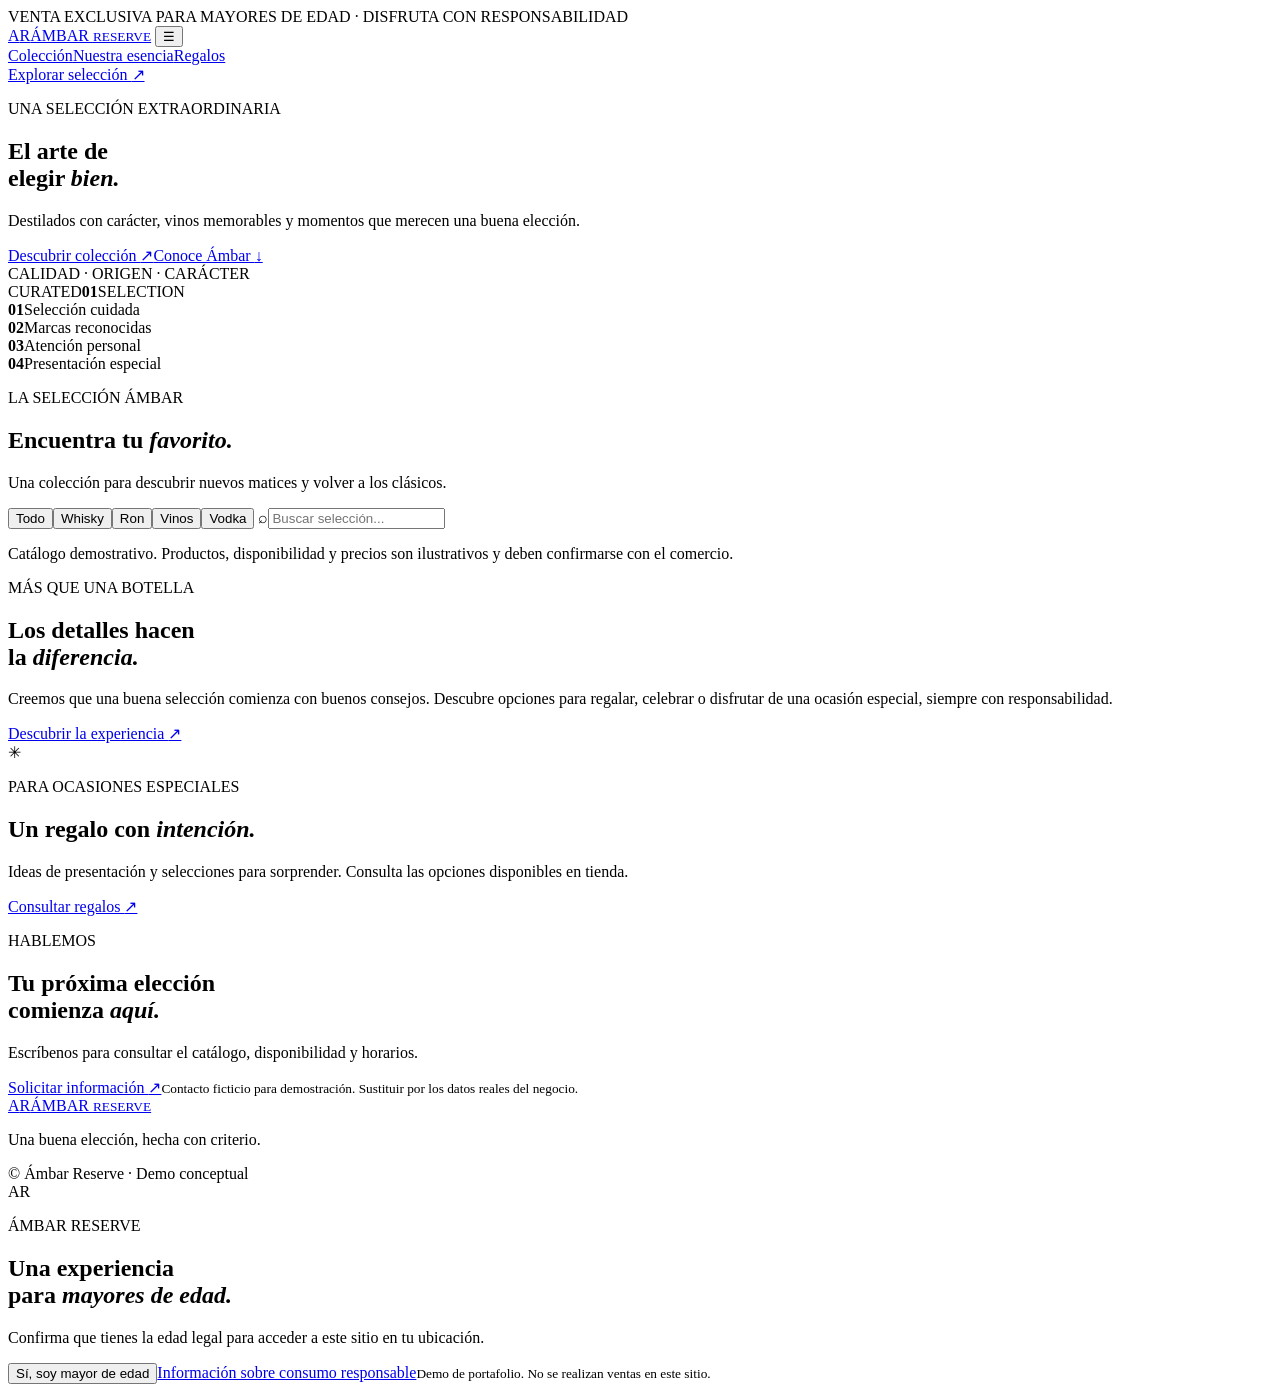
==== ambar-reserve/index.html @ c7925c0a "Create Ambar Reserve liquor store demo" ====
<!doctype html>
<html lang="es">
<head>
  <meta charset="utf-8">
  <meta name="viewport" content="width=device-width, initial-scale=1">
  <meta name="theme-color" content="#11100e">
  <meta name="description" content="Ámbar Reserve, demo conceptual de tienda premium de bebidas para mayores de edad.">
  <title>Ámbar Reserve | Selección Premium</title>
  <link rel="preconnect" href="https://fonts.googleapis.com">
  <link rel="preconnect" href="https://fonts.gstatic.com" crossorigin>
  <link href="https://fonts.googleapis.com/css2?family=DM+Sans:wght@400;500;600;700&family=Playfair+Display:wght@500;600;700&display=swap" rel="stylesheet">
  <link rel="stylesheet" href="styles.css">
  <script src="app.js" defer></script>
</head>
<body>
  <div class="age-banner">VENTA EXCLUSIVA PARA MAYORES DE EDAD · DISFRUTA CON RESPONSABILIDAD</div>
  <header class="site-header">
    <a class="brand" href="#inicio" aria-label="Ámbar Reserve inicio"><span class="brand-mark">A<span>R</span></span><span class="brand-name">ÁMBAR <small>RESERVE</small></span></a>
    <button class="menu-toggle" aria-label="Abrir menú" aria-expanded="false">☰</button>
    <nav class="nav" id="nav">
      <a href="#coleccion">Colección</a><a href="#experiencia">Nuestra esencia</a><a href="#regalos">Regalos</a>
    </nav>
    <a class="header-cta" href="#coleccion">Explorar selección <span>↗</span></a>
  </header>
  <main>
    <section class="hero" id="inicio">
      <div class="hero-shade"></div>
      <div class="hero-content">
        <p class="eyebrow"><span></span> UNA SELECCIÓN EXTRAORDINARIA</p>
        <h1>El arte de<br>elegir <em>bien.</em></h1>
        <p class="hero-copy">Destilados con carácter, vinos memorables y momentos que merecen una buena elección.</p>
        <div class="hero-actions"><a class="button button-gold" href="#coleccion">Descubrir colección <span>↗</span></a><a class="text-link" href="#experiencia">Conoce Ámbar <span>↓</span></a></div>
        <div class="hero-note"><span class="note-line"></span><span>CALIDAD · ORIGEN · CARÁCTER</span></div>
      </div>
      <div class="hero-stamp"><span>CURATED</span><strong>01</strong><span>SELECTION</span></div>
    </section>
    <section class="trust-row"><div><strong>01</strong><span>Selección cuidada</span></div><div><strong>02</strong><span>Marcas reconocidas</span></div><div><strong>03</strong><span>Atención personal</span></div><div><strong>04</strong><span>Presentación especial</span></div></section>
    <section class="collection section-wrap" id="coleccion">
      <div class="section-heading"><div><p class="eyebrow">LA SELECCIÓN ÁMBAR</p><h2>Encuentra tu <em>favorito.</em></h2></div><p>Una colección para descubrir nuevos matices y volver a los clásicos.</p></div>
      <div class="filters" role="group" aria-label="Filtrar productos">
        <button class="filter active" data-filter="Todos">Todo</button><button class="filter" data-filter="Whisky">Whisky</button><button class="filter" data-filter="Ron">Ron</button><button class="filter" data-filter="Vino">Vinos</button><button class="filter" data-filter="Vodka">Vodka</button>
        <label class="search-box"><span>⌕</span><input id="search" type="search" placeholder="Buscar selección..." aria-label="Buscar productos"></label>
      </div>
      <div class="product-grid" id="product-grid" aria-live="polite"></div>
      <p class="demo-note">Catálogo demostrativo. Productos, disponibilidad y precios son ilustrativos y deben confirmarse con el comercio.</p>
    </section>
    <section class="feature" id="experiencia"><div class="feature-image" role="img" aria-label="Copas y botellas en una barra cálida"></div><div class="feature-copy"><p class="eyebrow">MÁS QUE UNA BOTELLA</p><h2>Los detalles hacen<br>la <em>diferencia.</em></h2><p>Creemos que una buena selección comienza con buenos consejos. Descubre opciones para regalar, celebrar o disfrutar de una ocasión especial, siempre con responsabilidad.</p><a class="button button-outline" href="#regalos">Descubrir la experiencia <span>↗</span></a></div></section>
    <section class="gift section-wrap" id="regalos"><div class="gift-icon">✳</div><div><p class="eyebrow">PARA OCASIONES ESPECIALES</p><h2>Un regalo con <em>intención.</em></h2><p>Ideas de presentación y selecciones para sorprender. Consulta las opciones disponibles en tienda.</p></div><a class="button button-gold" href="#contacto">Consultar regalos <span>↗</span></a></section>
    <section class="contact" id="contacto"><p class="eyebrow">HABLEMOS</p><h2>Tu próxima elección<br>comienza <em>aquí.</em></h2><p>Escríbenos para consultar el catálogo, disponibilidad y horarios.</p><a class="button button-gold" href="mailto:hola@ambarreserve.example?subject=Consulta%20de%20cat%C3%A1logo">Solicitar información <span>↗</span></a><small>Contacto ficticio para demostración. Sustituir por los datos reales del negocio.</small></section>
  </main>
  <footer><a class="brand footer-brand" href="#inicio"><span class="brand-mark">A<span>R</span></span><span class="brand-name">ÁMBAR <small>RESERVE</small></span></a><p>Una buena elección, hecha con criterio.</p><span>© <span id="year"></span> Ámbar Reserve · Demo conceptual</span></footer>
  <div class="age-overlay" id="age-overlay" role="dialog" aria-modal="true" aria-labelledby="age-title"><div class="age-card"><div class="brand-mark">A<span>R</span></div><p class="eyebrow">ÁMBAR RESERVE</p><h2 id="age-title">Una experiencia<br>para <em>mayores de edad.</em></h2><p>Confirma que tienes la edad legal para acceder a este sitio en tu ubicación.</p><button class="button button-gold" id="age-confirm">Sí, soy mayor de edad</button><a href="https://www.who.int/health-topics/alcohol" target="_blank" rel="noreferrer">Información sobre consumo responsable</a><small>Demo de portafolio. No se realizan ventas en este sitio.</small></div></div>
</body>
</html>
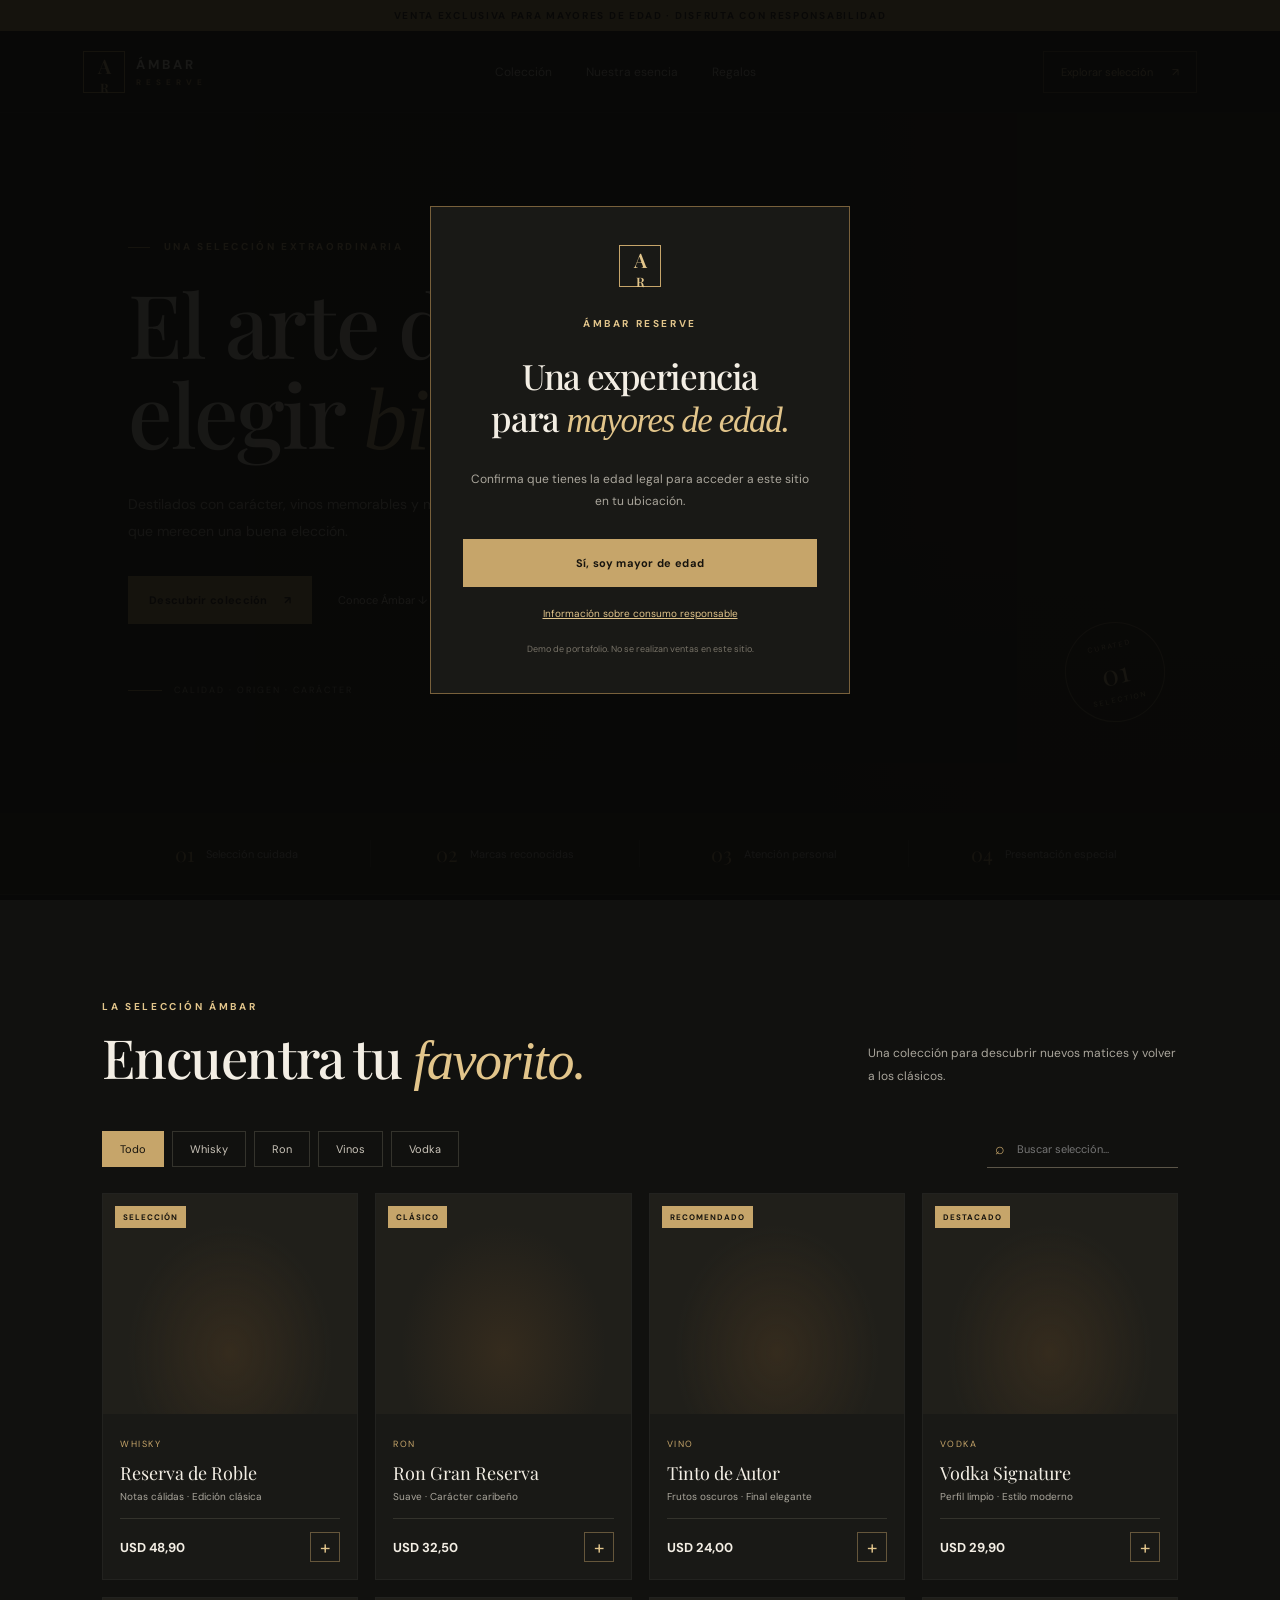
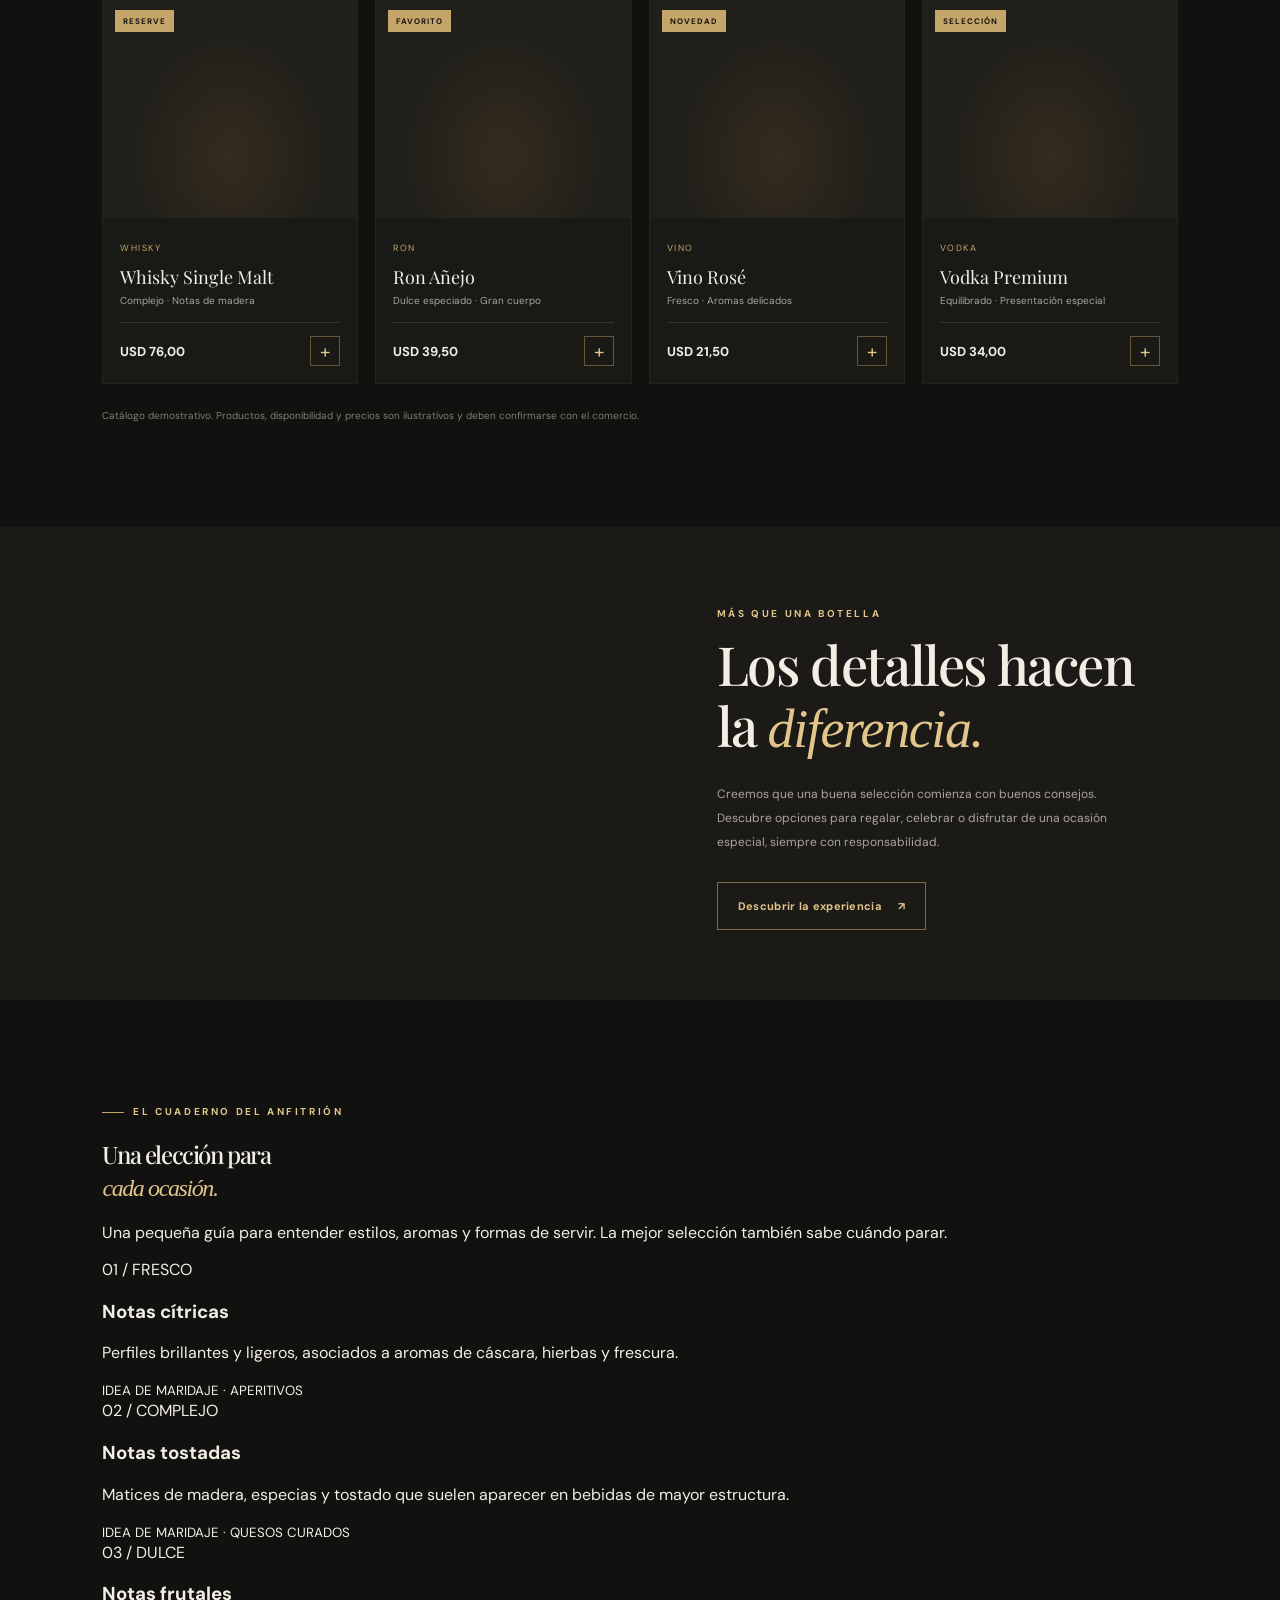
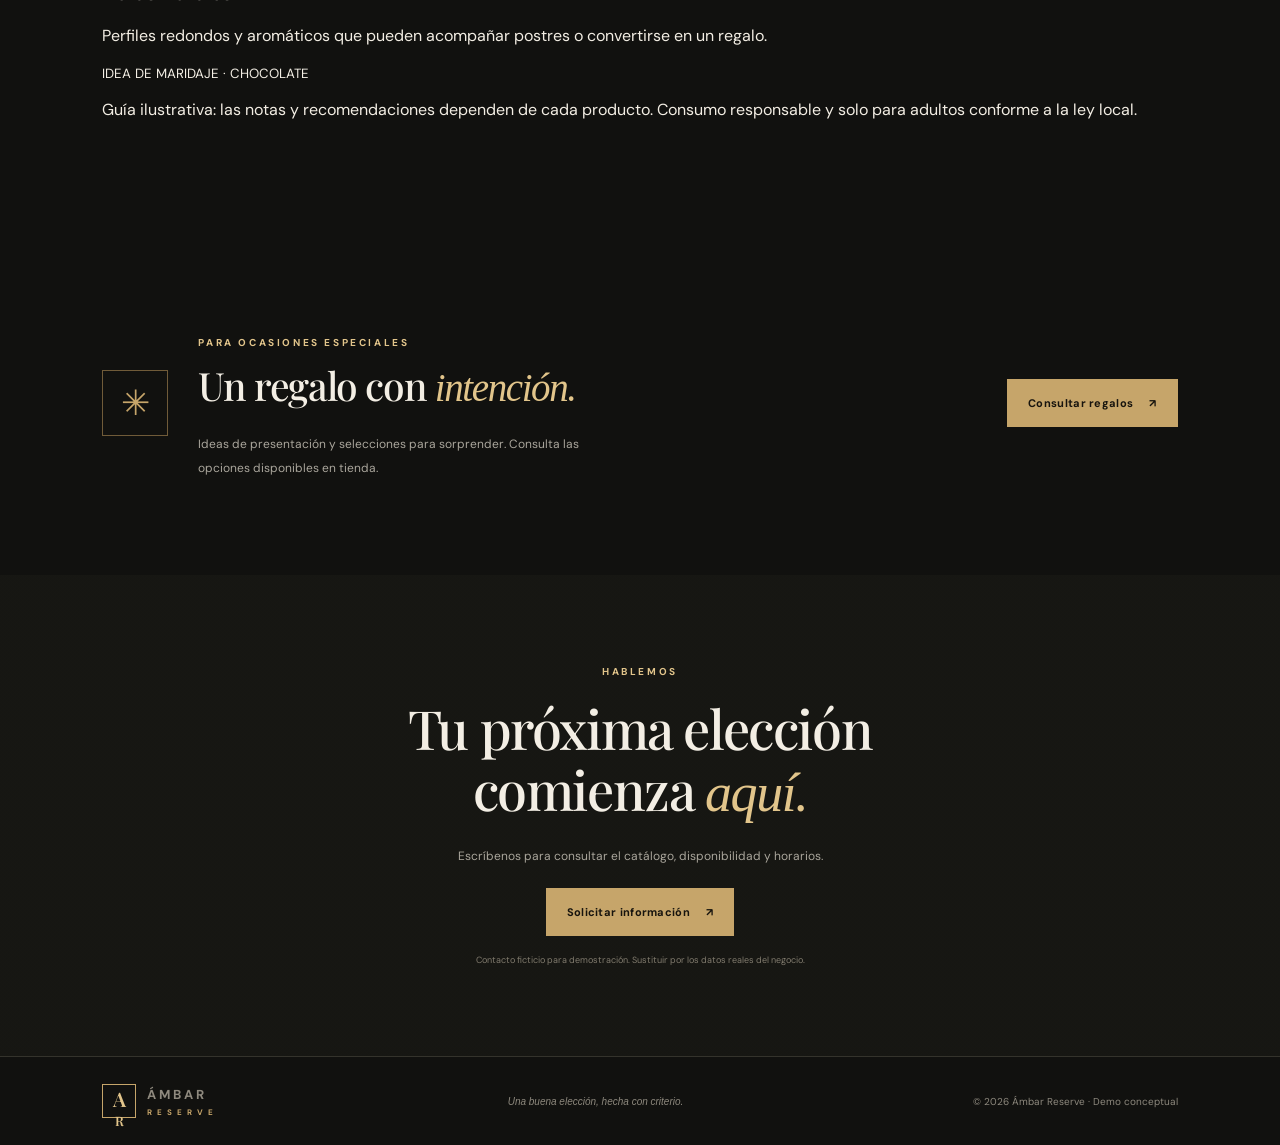
==== commit a32fbe96: "Personaliza Ambar Reserve con una guia editorial de bebidas" ====
--- a/ambar-reserve/index.html
+++ b/ambar-reserve/index.html
@@ -45,7 +45,7 @@
       <p class="demo-note">Catálogo demostrativo. Productos, disponibilidad y precios son ilustrativos y deben confirmarse con el comercio.</p>
     </section>
     <section class="feature" id="experiencia"><div class="feature-image" role="img" aria-label="Copas y botellas en una barra cálida"></div><div class="feature-copy"><p class="eyebrow">MÁS QUE UNA BOTELLA</p><h2>Los detalles hacen<br>la <em>diferencia.</em></h2><p>Creemos que una buena selección comienza con buenos consejos. Descubre opciones para regalar, celebrar o disfrutar de una ocasión especial, siempre con responsabilidad.</p><a class="button button-outline" href="#regalos">Descubrir la experiencia <span>↗</span></a></div></section>
-    <section class="gift section-wrap" id="regalos"><div class="gift-icon">✳</div><div><p class="eyebrow">PARA OCASIONES ESPECIALES</p><h2>Un regalo con <em>intención.</em></h2><p>Ideas de presentación y selecciones para sorprender. Consulta las opciones disponibles en tienda.</p></div><a class="button button-gold" href="#contacto">Consultar regalos <span>↗</span></a></section>
+    <section class="reserve-guide section-wrap" id="guia-reserve"><div class="reserve-guide-head"><p class="eyebrow"><span></span>EL CUADERNO DEL ANFITRIÓN</p><h2>Una elección para<br><em>cada ocasión.</em></h2><p>Una pequeña guía para entender estilos, aromas y formas de servir. La mejor selección también sabe cuándo parar.</p></div><div class="reserve-guide-grid"><article><span class="guide-index">01 / FRESCO</span><h3>Notas cítricas</h3><p>Perfiles brillantes y ligeros, asociados a aromas de cáscara, hierbas y frescura.</p><small>IDEA DE MARIDAJE · APERITIVOS</small></article><article><span class="guide-index">02 / COMPLEJO</span><h3>Notas tostadas</h3><p>Matices de madera, especias y tostado que suelen aparecer en bebidas de mayor estructura.</p><small>IDEA DE MARIDAJE · QUESOS CURADOS</small></article><article><span class="guide-index">03 / DULCE</span><h3>Notas frutales</h3><p>Perfiles redondos y aromáticos que pueden acompañar postres o convertirse en un regalo.</p><small>IDEA DE MARIDAJE · CHOCOLATE</small></article></div><p class="reserve-disclaimer">Guía ilustrativa: las notas y recomendaciones dependen de cada producto. Consumo responsable y solo para adultos conforme a la ley local.</p></section><section class="gift section-wrap" id="regalos"><div class="gift-icon">✳</div><div><p class="eyebrow">PARA OCASIONES ESPECIALES</p><h2>Un regalo con <em>intención.</em></h2><p>Ideas de presentación y selecciones para sorprender. Consulta las opciones disponibles en tienda.</p></div><a class="button button-gold" href="#contacto">Consultar regalos <span>↗</span></a></section>
     <section class="contact" id="contacto"><p class="eyebrow">HABLEMOS</p><h2>Tu próxima elección<br>comienza <em>aquí.</em></h2><p>Escríbenos para consultar el catálogo, disponibilidad y horarios.</p><a class="button button-gold" href="mailto:hola@ambarreserve.example?subject=Consulta%20de%20cat%C3%A1logo">Solicitar información <span>↗</span></a><small>Contacto ficticio para demostración. Sustituir por los datos reales del negocio.</small></section>
   </main>
   <footer><a class="brand footer-brand" href="#inicio"><span class="brand-mark">A<span>R</span></span><span class="brand-name">ÁMBAR <small>RESERVE</small></span></a><p>Una buena elección, hecha con criterio.</p><span>© <span id="year"></span> Ámbar Reserve · Demo conceptual</span></footer>
--- a/ambar-reserve/styles.css
+++ b/ambar-reserve/styles.css
@@ -0,0 +1 @@
+:root{--bg:#11110f;--panel:#191916;--cream:#f3eee4;--muted:#aaa69c;--gold:#c6a56a;--gold2:#e2c58b;--line:#34332c}*{box-sizing:border-box}html{scroll-behavior:smooth;scroll-padding-top:90px}body{margin:0;background:var(--bg);color:var(--cream);font-family:'DM Sans',sans-serif}a{color:inherit;text-decoration:none}button,input{font:inherit}.age-banner{text-align:center;background:#c6a56a;color:#17140f;font-size:10px;font-weight:700;letter-spacing:1.7px;padding:9px 12px}.site-header{height:82px;padding:0 6.5%;display:flex;align-items:center;justify-content:space-between;border-bottom:1px solid #ffffff12;position:sticky;top:0;background:#11110ff2;backdrop-filter:blur(16px);z-index:10}.brand{display:flex;align-items:center;gap:11px}.brand-mark{width:42px;height:42px;border:1px solid var(--gold);display:grid;place-items:center;color:var(--gold2);font:600 20px 'Playfair Display',serif;position:relative}.brand-mark span{font-size:13px}.brand-name{font-size:13px;letter-spacing:3px;font-weight:700}.brand-name small{display:block;font-size:8px;letter-spacing:5px;color:var(--gold);margin-top:4px}.nav{display:flex;gap:34px;color:#d0ccc3;font-size:12px}.nav a:hover,.text-link:hover{color:var(--gold2)}.header-cta{font-size:11px;border:1px solid #62543a;padding:13px 17px;color:var(--gold2)}.header-cta span,.button span{margin-left:16px}.menu-toggle{display:none;background:none;border:0;color:var(--cream);font-size:25px}.hero{min-height:590px;height:min(73vw,700px);max-height:740px;position:relative;display:flex;align-items:center;padding:5% 10%;background:#201a13 url('https://images.unsplash.com/photo-1514362545857-3bc16c4c7d1b?auto=format&fit=crop&w=2000&q=85') center 52%/cover no-repeat}.hero-shade{position:absolute;inset:0;background:linear-gradient(90deg,#100f0df5 0%,#100f0dd9 40%,#100f0d42 75%,#100f0d30 100%),linear-gradient(0deg,#11110f88,transparent 40%)}.hero-content{position:relative;max-width:520px}.eyebrow{font-size:10px;letter-spacing:2.6px;color:var(--gold2);font-weight:700}.eyebrow span{display:inline-block;width:22px;height:1px;background:var(--gold);vertical-align:middle;margin-right:9px}h1,h2{font-family:'Playfair Display',serif;font-weight:500;letter-spacing:-1.4px}h1{font-size:clamp(52px,7vw,88px);line-height:1.03;margin:25px 0}h1 em,h2 em{color:var(--gold2);font-weight:500}.hero-copy{max-width:370px;color:#c2bdb3;line-height:1.9;font-size:14px}.hero-actions{display:flex;align-items:center;gap:26px;margin-top:32px}.button{display:inline-flex;align-items:center;justify-content:center;padding:16px 20px;font-size:11px;font-weight:700;letter-spacing:.3px;transition:.2s;cursor:pointer}.button-gold{background:var(--gold);color:#17140e;border:1px solid var(--gold)}.button-gold:hover{background:var(--gold2)}.text-link{font-size:11px;color:#e0d9cc}.hero-note{display:flex;align-items:center;gap:12px;color:#aaa393;font-size:9px;letter-spacing:2px;margin-top:60px}.note-line{height:1px;width:34px;background:var(--gold)}.hero-stamp{position:absolute;right:9%;bottom:13%;border:1px solid #d6b77a88;width:100px;height:100px;border-radius:50%;display:flex;flex-direction:column;justify-content:center;align-items:center;color:var(--gold2);gap:4px;transform:rotate(-12deg)}.hero-stamp span{font-size:7px;letter-spacing:2px}.hero-stamp strong{font:28px 'Playfair Display',serif}.trust-row{display:grid;grid-template-columns:repeat(4,1fr);padding:27px 8%;border-bottom:1px solid var(--line);background:#171714}.trust-row div{display:flex;align-items:center;justify-content:center;gap:12px;border-right:1px solid var(--line)}.trust-row div:last-child{border:0}.trust-row strong{font:20px 'Playfair Display',serif;color:var(--gold)}.trust-row span{font-size:11px;color:#c1bdb4}.section-wrap{padding:95px 8%}.section-heading{display:flex;justify-content:space-between;align-items:end;gap:30px}.section-heading h2,.feature h2,.gift h2,.contact h2{font-size:clamp(35px,4.5vw,54px);line-height:1.13;margin:14px 0 0}.section-heading>p{max-width:310px;font-size:12px;line-height:1.9;color:var(--muted);margin-bottom:4px}.filters{display:flex;align-items:center;gap:8px;margin:38px 0 25px;flex-wrap:wrap}.filter{border:1px solid var(--line);color:#c9c3b8;background:transparent;padding:10px 17px;font-size:11px;cursor:pointer}.filter.active,.filter:hover{background:var(--gold);color:#17140e;border-color:var(--gold)}.search-box{margin-left:auto;border-bottom:1px solid #5b5548;display:flex;gap:10px;align-items:center;color:var(--gold);padding:8px}.search-box input{background:transparent;border:0;outline:0;color:var(--cream);width:155px;font-size:11px}.product-grid{display:grid;grid-template-columns:repeat(4,minmax(0,1fr));gap:17px}.product-card{background:var(--panel);border:1px solid #ffffff0a;min-width:0;transition:transform .25s,border-color .25s}.product-card:hover{transform:translateY(-5px);border-color:#9a7c4a66}.product-visual{height:220px;position:relative;display:flex;align-items:center;justify-content:center;overflow:hidden;background:radial-gradient(ellipse at 50% 72%,#6c4c2745,transparent 57%),#201f1a}.product-visual img{width:100%;height:100%;object-fit:cover;transition:transform .4s}.product-card:hover .product-visual img{transform:scale(1.05)}.product-tag{position:absolute;top:12px;left:12px;background:var(--gold);color:#17140e;font-size:8px;letter-spacing:1px;padding:6px 8px;font-weight:700}.product-info{padding:17px}.product-category{font-size:9px;letter-spacing:1.5px;color:var(--gold);text-transform:uppercase}.product-info h3{font:18px 'Playfair Display',serif;margin:9px 0 5px}.product-info p{font-size:10px;color:var(--muted);margin:0 0 15px}.product-bottom{display:flex;justify-content:space-between;align-items:center;border-top:1px solid var(--line);padding-top:13px}.price{font-size:13px;font-weight:700}.add-button{border:1px solid #65563b;color:var(--gold2);background:transparent;width:30px;height:30px;font-size:19px;cursor:pointer}.add-button:hover{background:var(--gold);color:#111}.demo-note{color:#817d73;font-size:10px;margin-top:25px}.feature{display:grid;grid-template-columns:1fr 1fr;min-height:440px;background:#1b1a16}.feature-image{background:url('https://images.unsplash.com/photo-1514933651103-005eec06c04b?auto=format&fit=crop&w=1200&q=85') center/cover;min-height:400px}.feature-copy{padding:70px 12%;align-self:center}.feature-copy>p:not(.eyebrow),.gift p:not(.eyebrow),.contact>p:not(.eyebrow){font-size:12px;line-height:2;color:var(--muted);max-width:410px;margin:22px 0 28px}.button-outline{border:1px solid #806b47;color:var(--gold2)}.button-outline:hover{background:#29251d}.gift{display:flex;align-items:center;gap:30px}.gift-icon{width:66px;height:66px;flex-shrink:0;border:1px solid #705b39;color:var(--gold);font-size:35px;display:grid;place-items:center}.gift>div:nth-child(2){flex:1}.gift h2{font-size:39px}.gift p:not(.eyebrow){margin-bottom:0}.contact{text-align:center;padding:80px 20px 90px;background:linear-gradient(#171713ed,#171713ed),url('https://images.unsplash.com/photo-1510812431401-41d2bd2722f3?auto=format&fit=crop&w=1600&q=80') center/cover}.contact h2{margin-top:20px}.contact>p:not(.eyebrow){margin:20px auto}.contact small{display:block;color:#817b6e;font-size:9px;margin-top:18px}footer{border-top:1px solid var(--line);padding:27px 8%;display:flex;align-items:center;justify-content:space-between;gap:20px;color:#8e897e;font-size:10px}footer p{font-style:italic}.footer-brand .brand-mark{width:34px;height:34px}.age-overlay{position:fixed;inset:0;background:#080807ed;z-index:30;display:grid;place-items:center;padding:20px}.age-overlay.hidden{display:none}.age-card{width:min(100%,420px);text-align:center;background:#191916;border:1px solid #78603b;padding:38px 32px;display:flex;flex-direction:column;align-items:center}.age-card .brand-mark{margin-bottom:20px}.age-card h2{font-size:35px;line-height:1.2;margin:15px 0}.age-card>p:not(.eyebrow){font-size:12px;line-height:1.8;color:var(--muted)}.age-card .button{width:100%;margin:15px 0}.age-card>a{font-size:10px;color:var(--gold2);text-decoration:underline;margin:5px}.age-card small{font-size:9px;color:#777267;margin-top:18px}.empty-state{grid-column:1/-1;text-align:center;padding:45px;color:var(--muted)}@media(max-width:900px){.site-header{padding:0 4%}.nav{gap:17px}.header-cta{padding:11px}.hero{padding:8%}.product-grid{grid-template-columns:repeat(2,minmax(0,1fr))}.product-visual{height:250px}.section-wrap{padding:70px 6%}.trust-row{padding:23px 3%}.trust-row span{font-size:10px}}@media(max-width:620px){.age-banner{font-size:8px;letter-spacing:1px}.site-header{height:70px}.brand-name{font-size:11px}.brand-mark{width:36px;height:36px}.menu-toggle{display:block;margin-left:auto;margin-right:14px}.nav{display:none;position:absolute;top:69px;left:0;right:0;background:#151511;padding:22px 6%;flex-direction:column;gap:22px;border-bottom:1px solid var(--line)}.nav.open{display:flex}.header-cta{font-size:9px;padding:10px}.hero{min-height:620px;height:78vh;max-height:760px;padding:35px 7%;background-position:58% center}.hero-shade{background:linear-gradient(90deg,#100f0df5,#100f0dd9 65%,#100f0d75)}h1{font-size:59px}.hero-copy{font-size:13px;max-width:300px}.hero-actions{gap:17px;flex-wrap:wrap}.button{padding:14px 15px;font-size:10px}.hero-note{margin-top:45px;font-size:8px}.hero-stamp{width:70px;height:70px;right:6%;bottom:6%}.hero-stamp strong{font-size:20px}.trust-row{grid-template-columns:1fr 1fr;gap:0;padding:15px 5%}.trust-row div{justify-content:flex-start;padding:13px 6px;border-right:0}.trust-row strong{font-size:18px}.trust-row span{font-size:10px}.section-wrap{padding:62px 5%}.section-heading{display:block}.section-heading>p{margin-top:18px}.filters{gap:6px}.filter{padding:9px 12px}.search-box{margin:10px 0 0;width:100%}.search-box input{width:100%}.product-grid{gap:10px}.product-visual{height:190px}.product-info{padding:12px}.product-info h3{font-size:16px}.product-info p{font-size:9px}.product-bottom{padding-top:10px}.price{font-size:12px}.feature{grid-template-columns:1fr}.feature-image{min-height:260px}.feature-copy{padding:45px 7%}.gift{align-items:flex-start;flex-wrap:wrap;gap:18px}.gift-icon{width:48px;height:48px;font-size:25px}.gift>div:nth-child(2){width:calc(100% - 70px);flex:auto}.gift h2{font-size:33px}.gift .button{margin-left:66px}footer{padding:25px 5%;flex-wrap:wrap}footer p{order:3;width:100%;margin:0}.age-card{padding:30px 22px}}
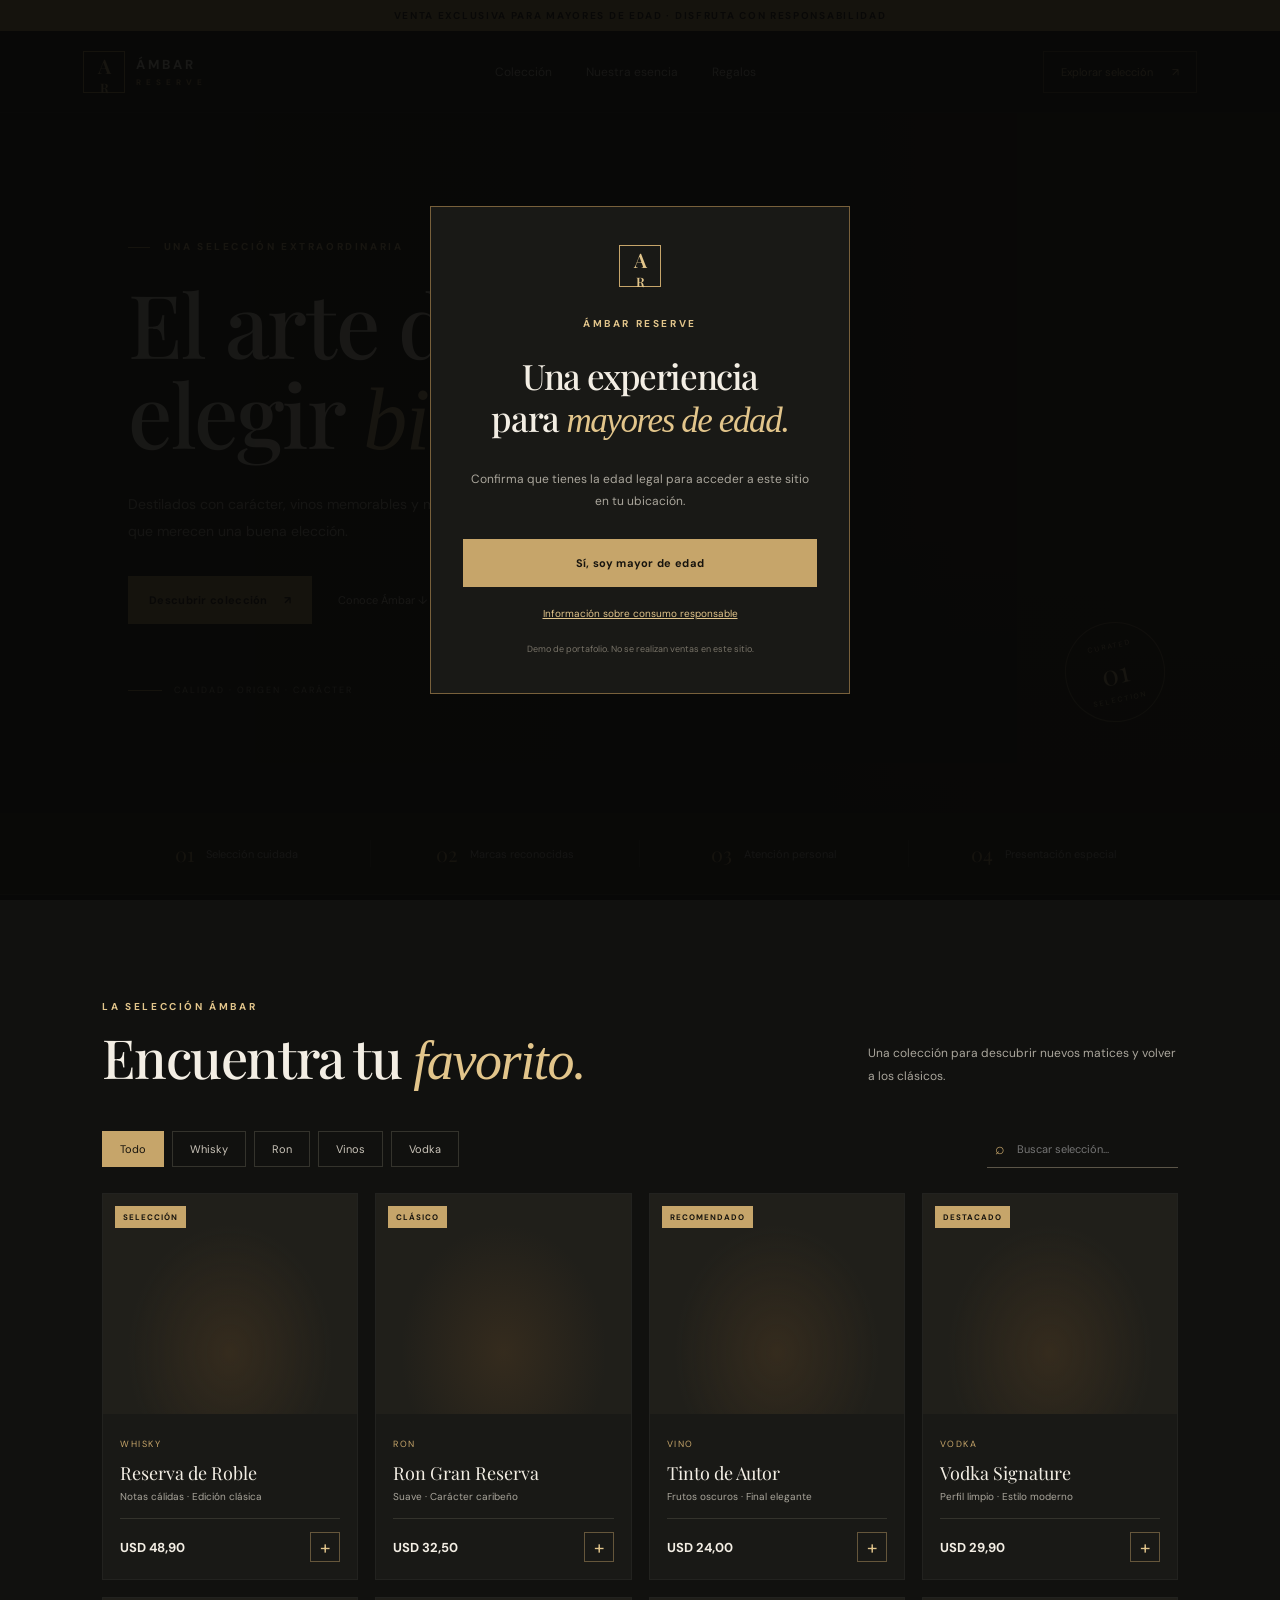
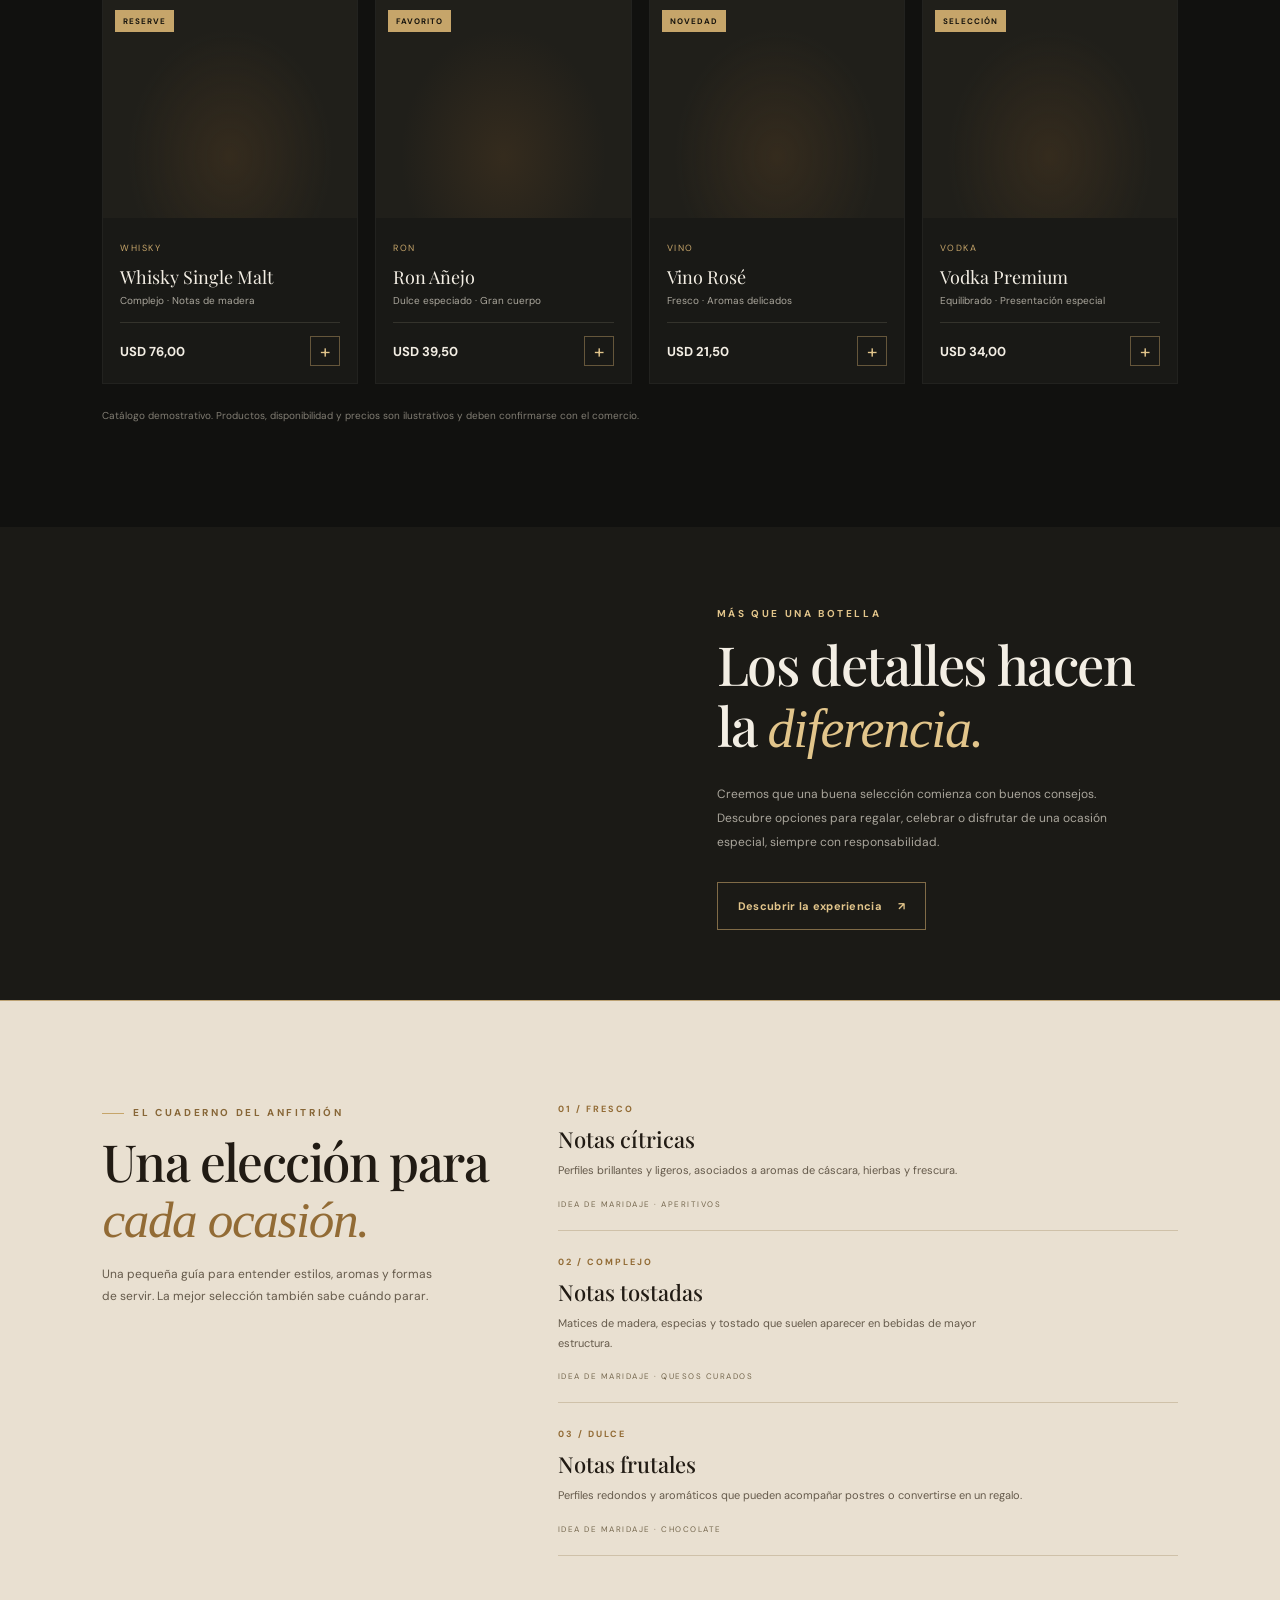
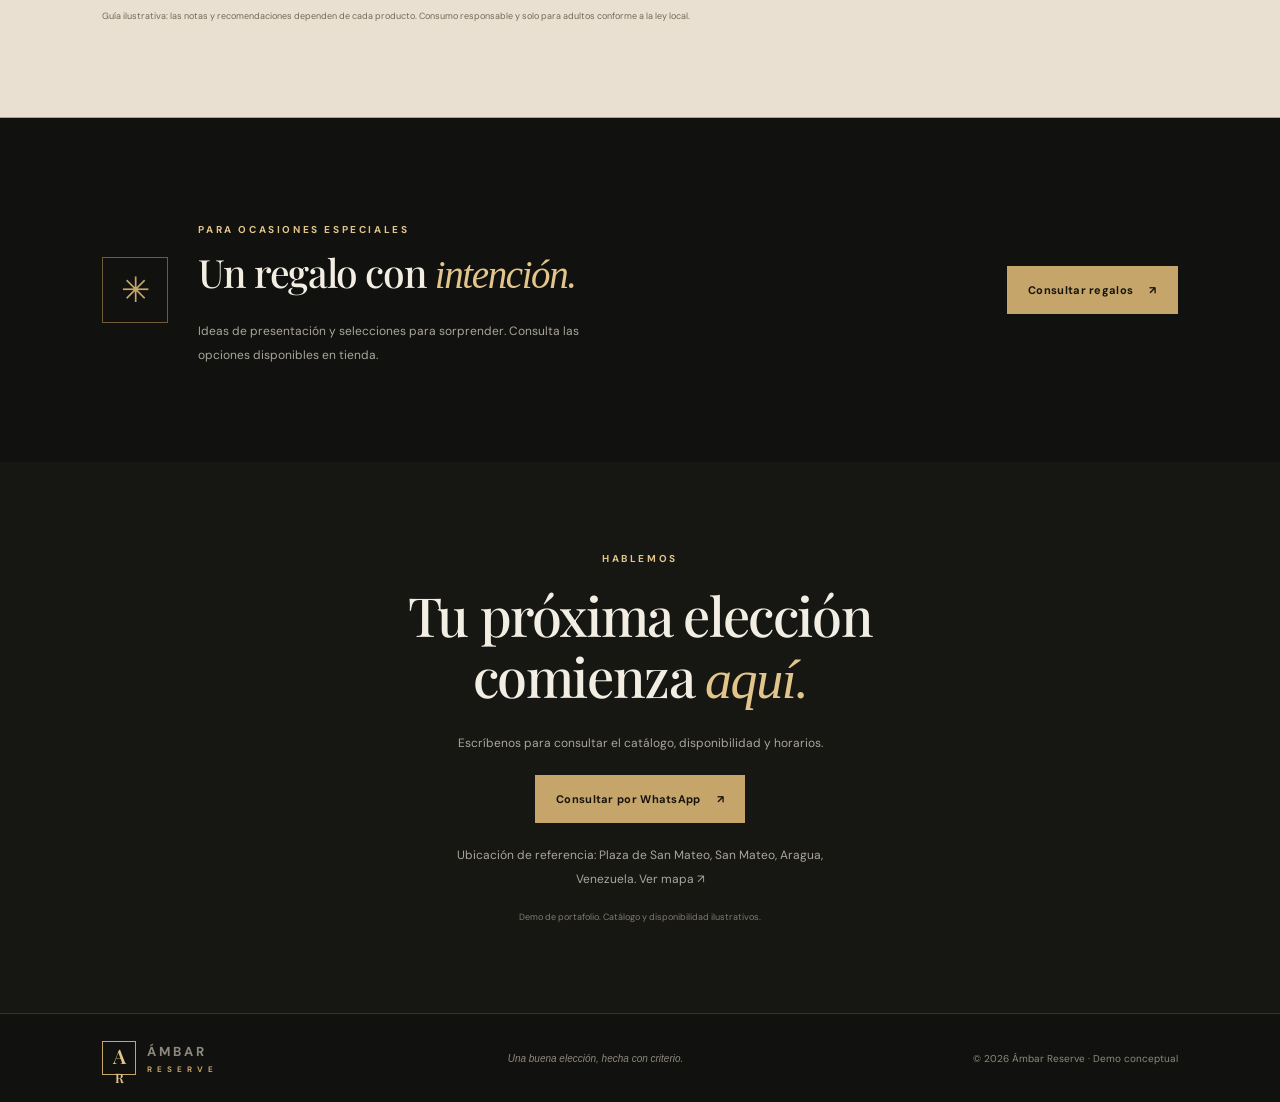
==== commit 1907af6a: "Configura teléfono y ubicación predeterminados de RamosCorpTech" ====
--- a/ambar-reserve/index.html
+++ b/ambar-reserve/index.html
@@ -46,7 +46,7 @@
     </section>
     <section class="feature" id="experiencia"><div class="feature-image" role="img" aria-label="Copas y botellas en una barra cálida"></div><div class="feature-copy"><p class="eyebrow">MÁS QUE UNA BOTELLA</p><h2>Los detalles hacen<br>la <em>diferencia.</em></h2><p>Creemos que una buena selección comienza con buenos consejos. Descubre opciones para regalar, celebrar o disfrutar de una ocasión especial, siempre con responsabilidad.</p><a class="button button-outline" href="#regalos">Descubrir la experiencia <span>↗</span></a></div></section>
     <section class="reserve-guide section-wrap" id="guia-reserve"><div class="reserve-guide-head"><p class="eyebrow"><span></span>EL CUADERNO DEL ANFITRIÓN</p><h2>Una elección para<br><em>cada ocasión.</em></h2><p>Una pequeña guía para entender estilos, aromas y formas de servir. La mejor selección también sabe cuándo parar.</p></div><div class="reserve-guide-grid"><article><span class="guide-index">01 / FRESCO</span><h3>Notas cítricas</h3><p>Perfiles brillantes y ligeros, asociados a aromas de cáscara, hierbas y frescura.</p><small>IDEA DE MARIDAJE · APERITIVOS</small></article><article><span class="guide-index">02 / COMPLEJO</span><h3>Notas tostadas</h3><p>Matices de madera, especias y tostado que suelen aparecer en bebidas de mayor estructura.</p><small>IDEA DE MARIDAJE · QUESOS CURADOS</small></article><article><span class="guide-index">03 / DULCE</span><h3>Notas frutales</h3><p>Perfiles redondos y aromáticos que pueden acompañar postres o convertirse en un regalo.</p><small>IDEA DE MARIDAJE · CHOCOLATE</small></article></div><p class="reserve-disclaimer">Guía ilustrativa: las notas y recomendaciones dependen de cada producto. Consumo responsable y solo para adultos conforme a la ley local.</p></section><section class="gift section-wrap" id="regalos"><div class="gift-icon">✳</div><div><p class="eyebrow">PARA OCASIONES ESPECIALES</p><h2>Un regalo con <em>intención.</em></h2><p>Ideas de presentación y selecciones para sorprender. Consulta las opciones disponibles en tienda.</p></div><a class="button button-gold" href="#contacto">Consultar regalos <span>↗</span></a></section>
-    <section class="contact" id="contacto"><p class="eyebrow">HABLEMOS</p><h2>Tu próxima elección<br>comienza <em>aquí.</em></h2><p>Escríbenos para consultar el catálogo, disponibilidad y horarios.</p><a class="button button-gold" href="mailto:hola@ambarreserve.example?subject=Consulta%20de%20cat%C3%A1logo">Solicitar información <span>↗</span></a><small>Contacto ficticio para demostración. Sustituir por los datos reales del negocio.</small></section>
+    <section class="contact" id="contacto"><p class="eyebrow">HABLEMOS</p><h2>Tu próxima elección<br>comienza <em>aquí.</em></h2><p>Escríbenos para consultar el catálogo, disponibilidad y horarios.</p><a class="button button-gold" href="https://wa.me/584126710899?text=Hola%2C%20quisiera%20consultar%20el%20cat%C3%A1logo%20de%20%C3%81mbar%20Reserve." target="_blank" rel="noopener">Consultar por WhatsApp <span>↗</span></a><p class="contact-location">Ubicación de referencia: Plaza de San Mateo, San Mateo, Aragua, Venezuela. <a href="https://maps.google.com/?q=Plaza%20de%20San%20Mateo%2C%20San%20Mateo%2C%20Aragua%2C%20Venezuela" target="_blank" rel="noopener">Ver mapa ↗</a></p><small>Demo de portafolio. Catálogo y disponibilidad ilustrativos.</small></section>
   </main>
   <footer><a class="brand footer-brand" href="#inicio"><span class="brand-mark">A<span>R</span></span><span class="brand-name">ÁMBAR <small>RESERVE</small></span></a><p>Una buena elección, hecha con criterio.</p><span>© <span id="year"></span> Ámbar Reserve · Demo conceptual</span></footer>
   <div class="age-overlay" id="age-overlay" role="dialog" aria-modal="true" aria-labelledby="age-title"><div class="age-card"><div class="brand-mark">A<span>R</span></div><p class="eyebrow">ÁMBAR RESERVE</p><h2 id="age-title">Una experiencia<br>para <em>mayores de edad.</em></h2><p>Confirma que tienes la edad legal para acceder a este sitio en tu ubicación.</p><button class="button button-gold" id="age-confirm">Sí, soy mayor de edad</button><a href="https://www.who.int/health-topics/alcohol" target="_blank" rel="noreferrer">Información sobre consumo responsable</a><small>Demo de portafolio. No se realizan ventas en este sitio.</small></div></div>
--- a/ambar-reserve/styles.css
+++ b/ambar-reserve/styles.css
@@ -1 +1,3 @@
-:root{--bg:#11110f;--panel:#191916;--cream:#f3eee4;--muted:#aaa69c;--gold:#c6a56a;--gold2:#e2c58b;--line:#34332c}*{box-sizing:border-box}html{scroll-behavior:smooth;scroll-padding-top:90px}body{margin:0;background:var(--bg);color:var(--cream);font-family:'DM Sans',sans-serif}a{color:inherit;text-decoration:none}button,input{font:inherit}.age-banner{text-align:center;background:#c6a56a;color:#17140f;font-size:10px;font-weight:700;letter-spacing:1.7px;padding:9px 12px}.site-header{height:82px;padding:0 6.5%;display:flex;align-items:center;justify-content:space-between;border-bottom:1px solid #ffffff12;position:sticky;top:0;background:#11110ff2;backdrop-filter:blur(16px);z-index:10}.brand{display:flex;align-items:center;gap:11px}.brand-mark{width:42px;height:42px;border:1px solid var(--gold);display:grid;place-items:center;color:var(--gold2);font:600 20px 'Playfair Display',serif;position:relative}.brand-mark span{font-size:13px}.brand-name{font-size:13px;letter-spacing:3px;font-weight:700}.brand-name small{display:block;font-size:8px;letter-spacing:5px;color:var(--gold);margin-top:4px}.nav{display:flex;gap:34px;color:#d0ccc3;font-size:12px}.nav a:hover,.text-link:hover{color:var(--gold2)}.header-cta{font-size:11px;border:1px solid #62543a;padding:13px 17px;color:var(--gold2)}.header-cta span,.button span{margin-left:16px}.menu-toggle{display:none;background:none;border:0;color:var(--cream);font-size:25px}.hero{min-height:590px;height:min(73vw,700px);max-height:740px;position:relative;display:flex;align-items:center;padding:5% 10%;background:#201a13 url('https://images.unsplash.com/photo-1514362545857-3bc16c4c7d1b?auto=format&fit=crop&w=2000&q=85') center 52%/cover no-repeat}.hero-shade{position:absolute;inset:0;background:linear-gradient(90deg,#100f0df5 0%,#100f0dd9 40%,#100f0d42 75%,#100f0d30 100%),linear-gradient(0deg,#11110f88,transparent 40%)}.hero-content{position:relative;max-width:520px}.eyebrow{font-size:10px;letter-spacing:2.6px;color:var(--gold2);font-weight:700}.eyebrow span{display:inline-block;width:22px;height:1px;background:var(--gold);vertical-align:middle;margin-right:9px}h1,h2{font-family:'Playfair Display',serif;font-weight:500;letter-spacing:-1.4px}h1{font-size:clamp(52px,7vw,88px);line-height:1.03;margin:25px 0}h1 em,h2 em{color:var(--gold2);font-weight:500}.hero-copy{max-width:370px;color:#c2bdb3;line-height:1.9;font-size:14px}.hero-actions{display:flex;align-items:center;gap:26px;margin-top:32px}.button{display:inline-flex;align-items:center;justify-content:center;padding:16px 20px;font-size:11px;font-weight:700;letter-spacing:.3px;transition:.2s;cursor:pointer}.button-gold{background:var(--gold);color:#17140e;border:1px solid var(--gold)}.button-gold:hover{background:var(--gold2)}.text-link{font-size:11px;color:#e0d9cc}.hero-note{display:flex;align-items:center;gap:12px;color:#aaa393;font-size:9px;letter-spacing:2px;margin-top:60px}.note-line{height:1px;width:34px;background:var(--gold)}.hero-stamp{position:absolute;right:9%;bottom:13%;border:1px solid #d6b77a88;width:100px;height:100px;border-radius:50%;display:flex;flex-direction:column;justify-content:center;align-items:center;color:var(--gold2);gap:4px;transform:rotate(-12deg)}.hero-stamp span{font-size:7px;letter-spacing:2px}.hero-stamp strong{font:28px 'Playfair Display',serif}.trust-row{display:grid;grid-template-columns:repeat(4,1fr);padding:27px 8%;border-bottom:1px solid var(--line);background:#171714}.trust-row div{display:flex;align-items:center;justify-content:center;gap:12px;border-right:1px solid var(--line)}.trust-row div:last-child{border:0}.trust-row strong{font:20px 'Playfair Display',serif;color:var(--gold)}.trust-row span{font-size:11px;color:#c1bdb4}.section-wrap{padding:95px 8%}.section-heading{display:flex;justify-content:space-between;align-items:end;gap:30px}.section-heading h2,.feature h2,.gift h2,.contact h2{font-size:clamp(35px,4.5vw,54px);line-height:1.13;margin:14px 0 0}.section-heading>p{max-width:310px;font-size:12px;line-height:1.9;color:var(--muted);margin-bottom:4px}.filters{display:flex;align-items:center;gap:8px;margin:38px 0 25px;flex-wrap:wrap}.filter{border:1px solid var(--line);color:#c9c3b8;background:transparent;padding:10px 17px;font-size:11px;cursor:pointer}.filter.active,.filter:hover{background:var(--gold);color:#17140e;border-color:var(--gold)}.search-box{margin-left:auto;border-bottom:1px solid #5b5548;display:flex;gap:10px;align-items:center;color:var(--gold);padding:8px}.search-box input{background:transparent;border:0;outline:0;color:var(--cream);width:155px;font-size:11px}.product-grid{display:grid;grid-template-columns:repeat(4,minmax(0,1fr));gap:17px}.product-card{background:var(--panel);border:1px solid #ffffff0a;min-width:0;transition:transform .25s,border-color .25s}.product-card:hover{transform:translateY(-5px);border-color:#9a7c4a66}.product-visual{height:220px;position:relative;display:flex;align-items:center;justify-content:center;overflow:hidden;background:radial-gradient(ellipse at 50% 72%,#6c4c2745,transparent 57%),#201f1a}.product-visual img{width:100%;height:100%;object-fit:cover;transition:transform .4s}.product-card:hover .product-visual img{transform:scale(1.05)}.product-tag{position:absolute;top:12px;left:12px;background:var(--gold);color:#17140e;font-size:8px;letter-spacing:1px;padding:6px 8px;font-weight:700}.product-info{padding:17px}.product-category{font-size:9px;letter-spacing:1.5px;color:var(--gold);text-transform:uppercase}.product-info h3{font:18px 'Playfair Display',serif;margin:9px 0 5px}.product-info p{font-size:10px;color:var(--muted);margin:0 0 15px}.product-bottom{display:flex;justify-content:space-between;align-items:center;border-top:1px solid var(--line);padding-top:13px}.price{font-size:13px;font-weight:700}.add-button{border:1px solid #65563b;color:var(--gold2);background:transparent;width:30px;height:30px;font-size:19px;cursor:pointer}.add-button:hover{background:var(--gold);color:#111}.demo-note{color:#817d73;font-size:10px;margin-top:25px}.feature{display:grid;grid-template-columns:1fr 1fr;min-height:440px;background:#1b1a16}.feature-image{background:url('https://images.unsplash.com/photo-1514933651103-005eec06c04b?auto=format&fit=crop&w=1200&q=85') center/cover;min-height:400px}.feature-copy{padding:70px 12%;align-self:center}.feature-copy>p:not(.eyebrow),.gift p:not(.eyebrow),.contact>p:not(.eyebrow){font-size:12px;line-height:2;color:var(--muted);max-width:410px;margin:22px 0 28px}.button-outline{border:1px solid #806b47;color:var(--gold2)}.button-outline:hover{background:#29251d}.gift{display:flex;align-items:center;gap:30px}.gift-icon{width:66px;height:66px;flex-shrink:0;border:1px solid #705b39;color:var(--gold);font-size:35px;display:grid;place-items:center}.gift>div:nth-child(2){flex:1}.gift h2{font-size:39px}.gift p:not(.eyebrow){margin-bottom:0}.contact{text-align:center;padding:80px 20px 90px;background:linear-gradient(#171713ed,#171713ed),url('https://images.unsplash.com/photo-1510812431401-41d2bd2722f3?auto=format&fit=crop&w=1600&q=80') center/cover}.contact h2{margin-top:20px}.contact>p:not(.eyebrow){margin:20px auto}.contact small{display:block;color:#817b6e;font-size:9px;margin-top:18px}footer{border-top:1px solid var(--line);padding:27px 8%;display:flex;align-items:center;justify-content:space-between;gap:20px;color:#8e897e;font-size:10px}footer p{font-style:italic}.footer-brand .brand-mark{width:34px;height:34px}.age-overlay{position:fixed;inset:0;background:#080807ed;z-index:30;display:grid;place-items:center;padding:20px}.age-overlay.hidden{display:none}.age-card{width:min(100%,420px);text-align:center;background:#191916;border:1px solid #78603b;padding:38px 32px;display:flex;flex-direction:column;align-items:center}.age-card .brand-mark{margin-bottom:20px}.age-card h2{font-size:35px;line-height:1.2;margin:15px 0}.age-card>p:not(.eyebrow){font-size:12px;line-height:1.8;color:var(--muted)}.age-card .button{width:100%;margin:15px 0}.age-card>a{font-size:10px;color:var(--gold2);text-decoration:underline;margin:5px}.age-card small{font-size:9px;color:#777267;margin-top:18px}.empty-state{grid-column:1/-1;text-align:center;padding:45px;color:var(--muted)}@media(max-width:900px){.site-header{padding:0 4%}.nav{gap:17px}.header-cta{padding:11px}.hero{padding:8%}.product-grid{grid-template-columns:repeat(2,minmax(0,1fr))}.product-visual{height:250px}.section-wrap{padding:70px 6%}.trust-row{padding:23px 3%}.trust-row span{font-size:10px}}@media(max-width:620px){.age-banner{font-size:8px;letter-spacing:1px}.site-header{height:70px}.brand-name{font-size:11px}.brand-mark{width:36px;height:36px}.menu-toggle{display:block;margin-left:auto;margin-right:14px}.nav{display:none;position:absolute;top:69px;left:0;right:0;background:#151511;padding:22px 6%;flex-direction:column;gap:22px;border-bottom:1px solid var(--line)}.nav.open{display:flex}.header-cta{font-size:9px;padding:10px}.hero{min-height:620px;height:78vh;max-height:760px;padding:35px 7%;background-position:58% center}.hero-shade{background:linear-gradient(90deg,#100f0df5,#100f0dd9 65%,#100f0d75)}h1{font-size:59px}.hero-copy{font-size:13px;max-width:300px}.hero-actions{gap:17px;flex-wrap:wrap}.button{padding:14px 15px;font-size:10px}.hero-note{margin-top:45px;font-size:8px}.hero-stamp{width:70px;height:70px;right:6%;bottom:6%}.hero-stamp strong{font-size:20px}.trust-row{grid-template-columns:1fr 1fr;gap:0;padding:15px 5%}.trust-row div{justify-content:flex-start;padding:13px 6px;border-right:0}.trust-row strong{font-size:18px}.trust-row span{font-size:10px}.section-wrap{padding:62px 5%}.section-heading{display:block}.section-heading>p{margin-top:18px}.filters{gap:6px}.filter{padding:9px 12px}.search-box{margin:10px 0 0;width:100%}.search-box input{width:100%}.product-grid{gap:10px}.product-visual{height:190px}.product-info{padding:12px}.product-info h3{font-size:16px}.product-info p{font-size:9px}.product-bottom{padding-top:10px}.price{font-size:12px}.feature{grid-template-columns:1fr}.feature-image{min-height:260px}.feature-copy{padding:45px 7%}.gift{align-items:flex-start;flex-wrap:wrap;gap:18px}.gift-icon{width:48px;height:48px;font-size:25px}.gift>div:nth-child(2){width:calc(100% - 70px);flex:auto}.gift h2{font-size:33px}.gift .button{margin-left:66px}footer{padding:25px 5%;flex-wrap:wrap}footer p{order:3;width:100%;margin:0}.age-card{padding:30px 22px}}+:root{--bg:#11110f;--panel:#191916;--cream:#f3eee4;--muted:#aaa69c;--gold:#c6a56a;--gold2:#e2c58b;--line:#34332c}*{box-sizing:border-box}html{scroll-behavior:smooth;scroll-padding-top:90px}body{margin:0;background:var(--bg);color:var(--cream);font-family:'DM Sans',sans-serif}a{color:inherit;text-decoration:none}button,input{font:inherit}.age-banner{text-align:center;background:#c6a56a;color:#17140f;font-size:10px;font-weight:700;letter-spacing:1.7px;padding:9px 12px}.site-header{height:82px;padding:0 6.5%;display:flex;align-items:center;justify-content:space-between;border-bottom:1px solid #ffffff12;position:sticky;top:0;background:#11110ff2;backdrop-filter:blur(16px);z-index:10}.brand{display:flex;align-items:center;gap:11px}.brand-mark{width:42px;height:42px;border:1px solid var(--gold);display:grid;place-items:center;color:var(--gold2);font:600 20px 'Playfair Display',serif;position:relative}.brand-mark span{font-size:13px}.brand-name{font-size:13px;letter-spacing:3px;font-weight:700}.brand-name small{display:block;font-size:8px;letter-spacing:5px;color:var(--gold);margin-top:4px}.nav{display:flex;gap:34px;color:#d0ccc3;font-size:12px}.nav a:hover,.text-link:hover{color:var(--gold2)}.header-cta{font-size:11px;border:1px solid #62543a;padding:13px 17px;color:var(--gold2)}.header-cta span,.button span{margin-left:16px}.menu-toggle{display:none;background:none;border:0;color:var(--cream);font-size:25px}.hero{min-height:590px;height:min(73vw,700px);max-height:740px;position:relative;display:flex;align-items:center;padding:5% 10%;background:#201a13 url('https://images.unsplash.com/photo-1514362545857-3bc16c4c7d1b?auto=format&fit=crop&w=2000&q=85') center 52%/cover no-repeat}.hero-shade{position:absolute;inset:0;background:linear-gradient(90deg,#100f0df5 0%,#100f0dd9 40%,#100f0d42 75%,#100f0d30 100%),linear-gradient(0deg,#11110f88,transparent 40%)}.hero-content{position:relative;max-width:520px}.eyebrow{font-size:10px;letter-spacing:2.6px;color:var(--gold2);font-weight:700}.eyebrow span{display:inline-block;width:22px;height:1px;background:var(--gold);vertical-align:middle;margin-right:9px}h1,h2{font-family:'Playfair Display',serif;font-weight:500;letter-spacing:-1.4px}h1{font-size:clamp(52px,7vw,88px);line-height:1.03;margin:25px 0}h1 em,h2 em{color:var(--gold2);font-weight:500}.hero-copy{max-width:370px;color:#c2bdb3;line-height:1.9;font-size:14px}.hero-actions{display:flex;align-items:center;gap:26px;margin-top:32px}.button{display:inline-flex;align-items:center;justify-content:center;padding:16px 20px;font-size:11px;font-weight:700;letter-spacing:.3px;transition:.2s;cursor:pointer}.button-gold{background:var(--gold);color:#17140e;border:1px solid var(--gold)}.button-gold:hover{background:var(--gold2)}.text-link{font-size:11px;color:#e0d9cc}.hero-note{display:flex;align-items:center;gap:12px;color:#aaa393;font-size:9px;letter-spacing:2px;margin-top:60px}.note-line{height:1px;width:34px;background:var(--gold)}.hero-stamp{position:absolute;right:9%;bottom:13%;border:1px solid #d6b77a88;width:100px;height:100px;border-radius:50%;display:flex;flex-direction:column;justify-content:center;align-items:center;color:var(--gold2);gap:4px;transform:rotate(-12deg)}.hero-stamp span{font-size:7px;letter-spacing:2px}.hero-stamp strong{font:28px 'Playfair Display',serif}.trust-row{display:grid;grid-template-columns:repeat(4,1fr);padding:27px 8%;border-bottom:1px solid var(--line);background:#171714}.trust-row div{display:flex;align-items:center;justify-content:center;gap:12px;border-right:1px solid var(--line)}.trust-row div:last-child{border:0}.trust-row strong{font:20px 'Playfair Display',serif;color:var(--gold)}.trust-row span{font-size:11px;color:#c1bdb4}.section-wrap{padding:95px 8%}.section-heading{display:flex;justify-content:space-between;align-items:end;gap:30px}.section-heading h2,.feature h2,.gift h2,.contact h2{font-size:clamp(35px,4.5vw,54px);line-height:1.13;margin:14px 0 0}.section-heading>p{max-width:310px;font-size:12px;line-height:1.9;color:var(--muted);margin-bottom:4px}.filters{display:flex;align-items:center;gap:8px;margin:38px 0 25px;flex-wrap:wrap}.filter{border:1px solid var(--line);color:#c9c3b8;background:transparent;padding:10px 17px;font-size:11px;cursor:pointer}.filter.active,.filter:hover{background:var(--gold);color:#17140e;border-color:var(--gold)}.search-box{margin-left:auto;border-bottom:1px solid #5b5548;display:flex;gap:10px;align-items:center;color:var(--gold);padding:8px}.search-box input{background:transparent;border:0;outline:0;color:var(--cream);width:155px;font-size:11px}.product-grid{display:grid;grid-template-columns:repeat(4,minmax(0,1fr));gap:17px}.product-card{background:var(--panel);border:1px solid #ffffff0a;min-width:0;transition:transform .25s,border-color .25s}.product-card:hover{transform:translateY(-5px);border-color:#9a7c4a66}.product-visual{height:220px;position:relative;display:flex;align-items:center;justify-content:center;overflow:hidden;background:radial-gradient(ellipse at 50% 72%,#6c4c2745,transparent 57%),#201f1a}.product-visual img{width:100%;height:100%;object-fit:cover;transition:transform .4s}.product-card:hover .product-visual img{transform:scale(1.05)}.product-tag{position:absolute;top:12px;left:12px;background:var(--gold);color:#17140e;font-size:8px;letter-spacing:1px;padding:6px 8px;font-weight:700}.product-info{padding:17px}.product-category{font-size:9px;letter-spacing:1.5px;color:var(--gold);text-transform:uppercase}.product-info h3{font:18px 'Playfair Display',serif;margin:9px 0 5px}.product-info p{font-size:10px;color:var(--muted);margin:0 0 15px}.product-bottom{display:flex;justify-content:space-between;align-items:center;border-top:1px solid var(--line);padding-top:13px}.price{font-size:13px;font-weight:700}.add-button{border:1px solid #65563b;color:var(--gold2);background:transparent;width:30px;height:30px;font-size:19px;cursor:pointer}.add-button:hover{background:var(--gold);color:#111}.demo-note{color:#817d73;font-size:10px;margin-top:25px}.feature{display:grid;grid-template-columns:1fr 1fr;min-height:440px;background:#1b1a16}.feature-image{background:url('https://images.unsplash.com/photo-1514933651103-005eec06c04b?auto=format&fit=crop&w=1200&q=85') center/cover;min-height:400px}.feature-copy{padding:70px 12%;align-self:center}.feature-copy>p:not(.eyebrow),.gift p:not(.eyebrow),.contact>p:not(.eyebrow){font-size:12px;line-height:2;color:var(--muted);max-width:410px;margin:22px 0 28px}.button-outline{border:1px solid #806b47;color:var(--gold2)}.button-outline:hover{background:#29251d}.gift{display:flex;align-items:center;gap:30px}.gift-icon{width:66px;height:66px;flex-shrink:0;border:1px solid #705b39;color:var(--gold);font-size:35px;display:grid;place-items:center}.gift>div:nth-child(2){flex:1}.gift h2{font-size:39px}.gift p:not(.eyebrow){margin-bottom:0}.contact{text-align:center;padding:80px 20px 90px;background:linear-gradient(#171713ed,#171713ed),url('https://images.unsplash.com/photo-1510812431401-41d2bd2722f3?auto=format&fit=crop&w=1600&q=80') center/cover}.contact h2{margin-top:20px}.contact>p:not(.eyebrow){margin:20px auto}.contact small{display:block;color:#817b6e;font-size:9px;margin-top:18px}footer{border-top:1px solid var(--line);padding:27px 8%;display:flex;align-items:center;justify-content:space-between;gap:20px;color:#8e897e;font-size:10px}footer p{font-style:italic}.footer-brand .brand-mark{width:34px;height:34px}.age-overlay{position:fixed;inset:0;background:#080807ed;z-index:30;display:grid;place-items:center;padding:20px}.age-overlay.hidden{display:none}.age-card{width:min(100%,420px);text-align:center;background:#191916;border:1px solid #78603b;padding:38px 32px;display:flex;flex-direction:column;align-items:center}.age-card .brand-mark{margin-bottom:20px}.age-card h2{font-size:35px;line-height:1.2;margin:15px 0}.age-card>p:not(.eyebrow){font-size:12px;line-height:1.8;color:var(--muted)}.age-card .button{width:100%;margin:15px 0}.age-card>a{font-size:10px;color:var(--gold2);text-decoration:underline;margin:5px}.age-card small{font-size:9px;color:#777267;margin-top:18px}.empty-state{grid-column:1/-1;text-align:center;padding:45px;color:var(--muted)}@media(max-width:900px){.site-header{padding:0 4%}.nav{gap:17px}.header-cta{padding:11px}.hero{padding:8%}.product-grid{grid-template-columns:repeat(2,minmax(0,1fr))}.product-visual{height:250px}.section-wrap{padding:70px 6%}.trust-row{padding:23px 3%}.trust-row span{font-size:10px}}@media(max-width:620px){.age-banner{font-size:8px;letter-spacing:1px}.site-header{height:70px}.brand-name{font-size:11px}.brand-mark{width:36px;height:36px}.menu-toggle{display:block;margin-left:auto;margin-right:14px}.nav{display:none;position:absolute;top:69px;left:0;right:0;background:#151511;padding:22px 6%;flex-direction:column;gap:22px;border-bottom:1px solid var(--line)}.nav.open{display:flex}.header-cta{font-size:9px;padding:10px}.hero{min-height:620px;height:78vh;max-height:760px;padding:35px 7%;background-position:58% center}.hero-shade{background:linear-gradient(90deg,#100f0df5,#100f0dd9 65%,#100f0d75)}h1{font-size:59px}.hero-copy{font-size:13px;max-width:300px}.hero-actions{gap:17px;flex-wrap:wrap}.button{padding:14px 15px;font-size:10px}.hero-note{margin-top:45px;font-size:8px}.hero-stamp{width:70px;height:70px;right:6%;bottom:6%}.hero-stamp strong{font-size:20px}.trust-row{grid-template-columns:1fr 1fr;gap:0;padding:15px 5%}.trust-row div{justify-content:flex-start;padding:13px 6px;border-right:0}.trust-row strong{font-size:18px}.trust-row span{font-size:10px}.section-wrap{padding:62px 5%}.section-heading{display:block}.section-heading>p{margin-top:18px}.filters{gap:6px}.filter{padding:9px 12px}.search-box{margin:10px 0 0;width:100%}.search-box input{width:100%}.product-grid{gap:10px}.product-visual{height:190px}.product-info{padding:12px}.product-info h3{font-size:16px}.product-info p{font-size:9px}.product-bottom{padding-top:10px}.price{font-size:12px}.feature{grid-template-columns:1fr}.feature-image{min-height:260px}.feature-copy{padding:45px 7%}.gift{align-items:flex-start;flex-wrap:wrap;gap:18px}.gift-icon{width:48px;height:48px;font-size:25px}.gift>div:nth-child(2){width:calc(100% - 70px);flex:auto}.gift h2{font-size:33px}.gift .button{margin-left:66px}footer{padding:25px 5%;flex-wrap:wrap}footer p{order:3;width:100%;margin:0}.age-card{padding:30px 22px}}
+/* Ámbar Reserve: guía de anfitrión, maridaje y notas */
+.reserve-guide{background:#e9e0d1;color:#211b14;display:grid;grid-template-columns:.8fr 1.2fr;gap:42px;align-items:start;border-top:1px solid #bca274;border-bottom:1px solid #bca274}.reserve-guide .eyebrow{color:#876637}.reserve-guide-head h2{font:500 clamp(35px,4vw,53px)/1.08 'Playfair Display',serif;margin:15px 0}.reserve-guide-head h2 em{color:#926b35}.reserve-guide-head>p:last-child{font-size:12px;line-height:1.9;color:#655a4b;max-width:330px}.reserve-guide-grid{display:grid;grid-template-columns:1fr;gap:0}.reserve-guide-grid article{padding:18px 0;border-bottom:1px solid #cfc1a9}.reserve-guide-grid article:first-child{padding-top:0}.guide-index{font-size:9px;letter-spacing:2px;color:#926b35;font-weight:700}.reserve-guide-grid h3{font:500 22px 'Playfair Display',serif;margin:7px 0}.reserve-guide-grid p{font-size:11px;line-height:1.8;color:#655a4b;max-width:470px;margin:0 0 10px}.reserve-guide-grid small{font-size:8px;letter-spacing:1.5px;color:#76684f}.reserve-disclaimer{grid-column:1/-1;font-size:9px;color:#746957;margin:0;padding-top:12px}@media(max-width:760px){.reserve-guide{grid-template-columns:1fr;gap:25px;padding:58px 7%}.reserve-guide-grid article{padding:15px 0}}
